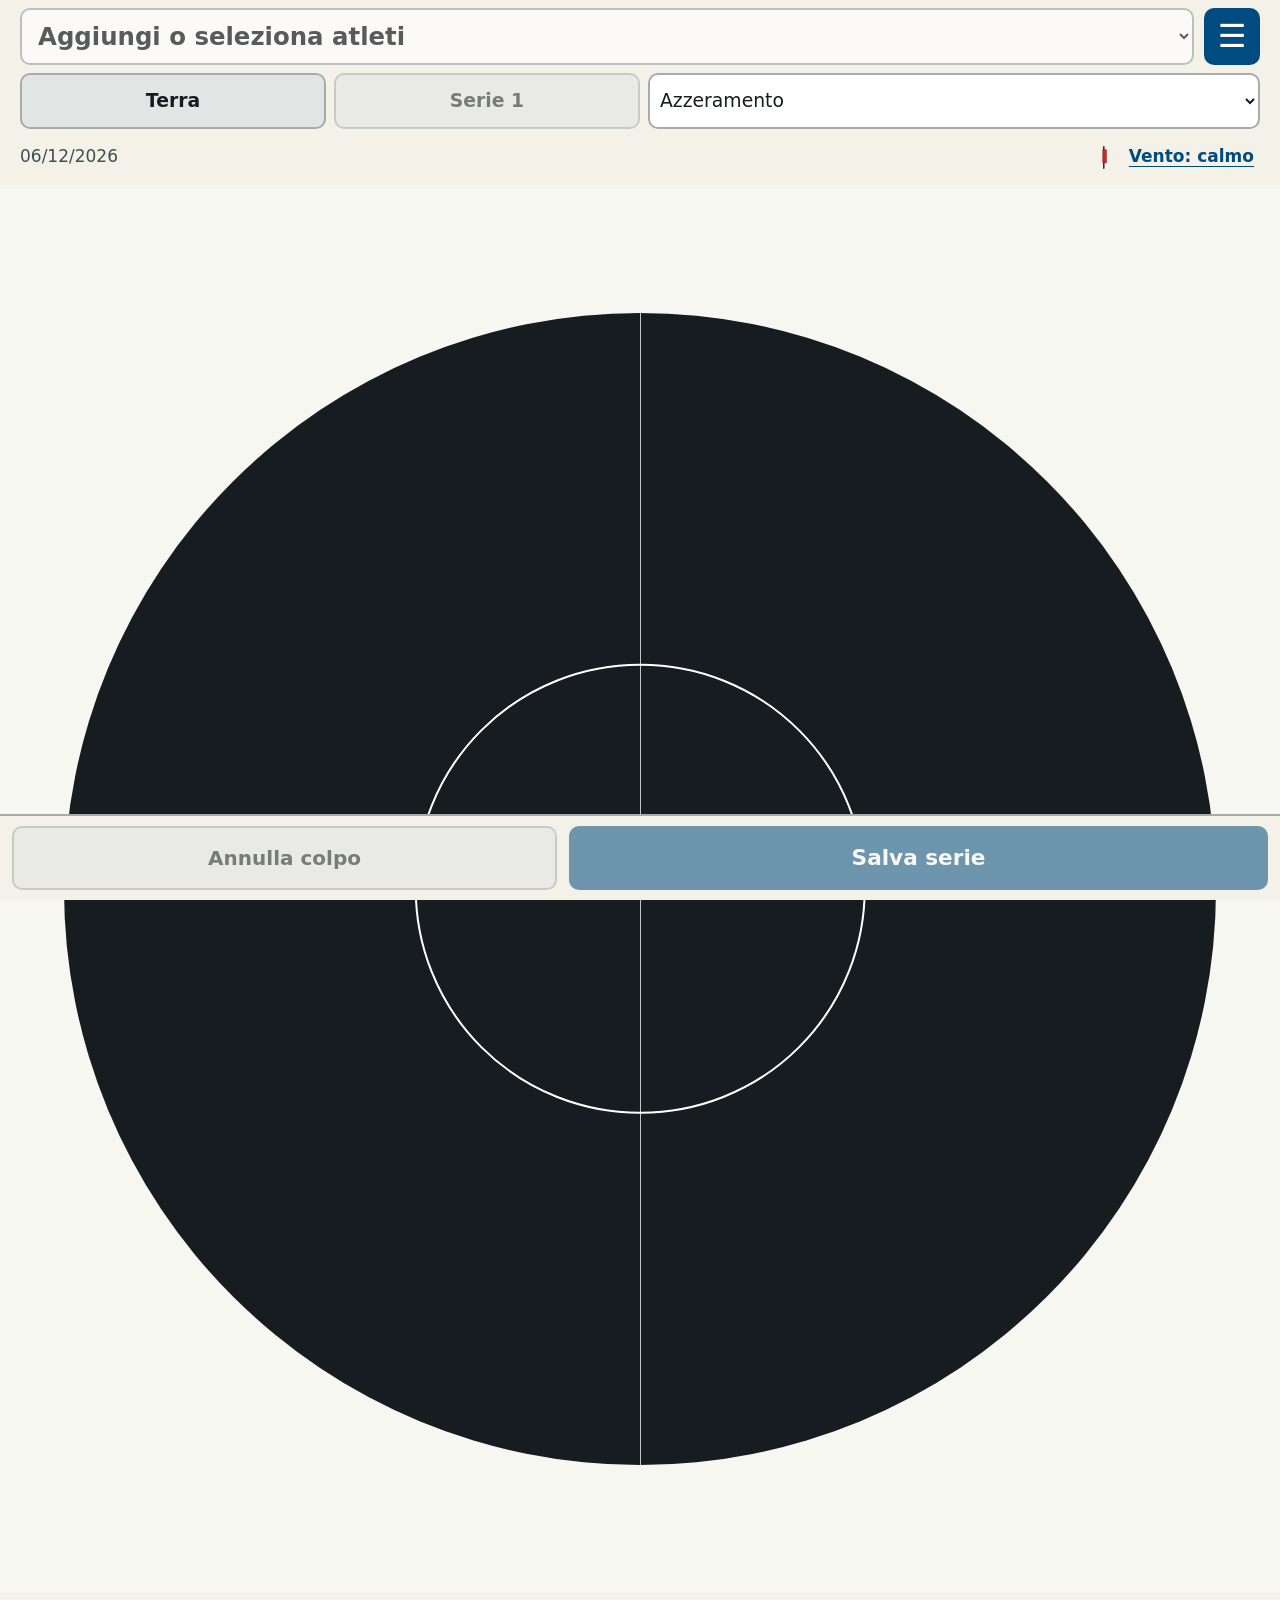
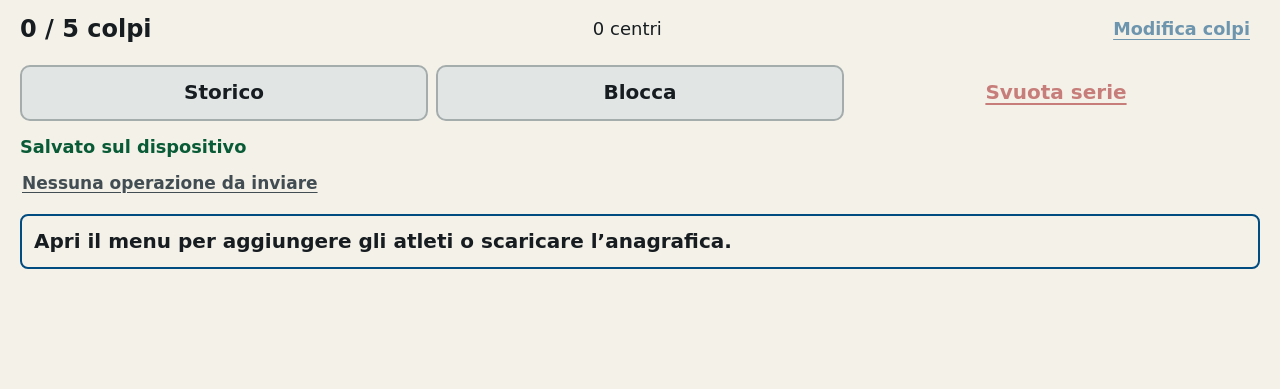
==== index.html @ 4565441f "Aggiorna automaticamente l’app all’apertura Controlla e attiva gli aggiornamenti pronti prima dell’u" ====
<!DOCTYPE html>
<html lang="it">
 <head>
  <meta charset="utf-8"/>
  <meta content="width=device-width,initial-scale=1,viewport-fit=cover" name="viewport"/>
  <meta content="#f4f1e8" name="theme-color"/>
  <meta content="yes" name="apple-mobile-web-app-capable"/>
  <meta content="default" name="apple-mobile-web-app-status-bar-style"/>
  <meta content="default-src 'self'; script-src 'self'; style-src 'self'; img-src 'self' data: blob:; connect-src 'self' https://script.google.com https://*.googleusercontent.com; object-src 'none'; base-uri 'self'; form-action 'none'" http-equiv="Content-Security-Policy"/>
  <title>
   Biathlon Tracker
  </title>
  <link href="manifest.webmanifest" rel="manifest"/>
  <link href="icons/target.svg" rel="icon" type="image/svg+xml"/>
  <link href="icons/icon-192.png" rel="apple-touch-icon"/>
  <link href="styles/app.css" rel="stylesheet"/>
  <script defer="" src="src/domain.js">
  </script>
  <script defer="" src="src/storage.js">
  </script>
  <script defer="" src="src/sync.js">
  </script>
  <script defer="" src="src/updates.js">
  </script>
  <script defer="" src="src/app.js">
  </script>
 </head>
 <body>
  <main aria-busy="true" id="app" inert="">
   <header class="field-header">
    <div class="athlete-row">
     <label class="sr-only" for="athlete-select">
      Atleta attuale
     </label>
     <select aria-label="Atleta attuale" id="athlete-select">
      <option>
       Nessun atleta
      </option>
     </select>
     <button aria-label="Apri menu" class="icon-button" id="menu-open">
      ☰
     </button>
    </div>
    <div class="context-row">
     <button class="secondary" id="position-button">
      Terra
     </button>
     <button class="secondary" id="series-button">
      Serie 1
     </button>
     <label class="sr-only" for="mode-select">
      Tipo di allenamento
     </label>
     <select aria-label="Tipo di allenamento" id="mode-select">
      <option>
       Azzeramento
      </option>
      <option>
       Gara
      </option>
      <option>
       L2
      </option>
      <option>
       L3
      </option>
      <option>
       L4
      </option>
      <option>
       Solo Sparo
      </option>
      <option>
       Altro
      </option>
     </select>
    </div>
    <div class="target-context">
     <span id="session-label">
      Sessione
     </span>
     <button class="text-button" id="wind-open">
      Vento: calmo
     </button>
    </div>
   </header>
   <section aria-label="Registrazione dei colpi" class="target-section">
    <div aria-label="Bersaglio. Tocca per inserire un colpo." class="target-box" id="target-box" role="group">
     <div aria-hidden="true" class="target-center">
      <div class="cross horizontal">
      </div>
      <div class="cross vertical">
      </div>
      <div class="prone-ring">
      </div>
      <div class="center-dot">
      </div>
     </div>
     <div id="shots-layer">
     </div>
     <div aria-hidden="true" class="aim-preview" hidden="" id="aim-preview">
     </div>
     <div class="touch-cover" hidden="" id="touch-cover">
      <strong>
       Comandi bloccati
      </strong>
      <span>
       Usa “Sblocca” sotto il bersaglio.
      </span>
     </div>
    </div>
   </section>
   <section aria-label="Comandi della serie" class="field-controls">
    <div class="shot-summary">
     <strong id="shot-count">
      0 / 5 colpi
     </strong>
     <span id="hit-count">
      0 centri
     </span>
     <button aria-pressed="false" class="text-button" id="edit-button">
      Modifica colpi
     </button>
    </div>
    <div aria-label="Seleziona un colpo da modificare" class="shot-picker" hidden="" id="shot-picker">
    </div>
    <p class="helper" hidden="" id="edit-help">
     Seleziona il numero del colpo, poi tocca il punto corretto sul bersaglio. Puoi anche trascinarlo.
    </p>
    <div class="review-info" hidden="" id="review-info">
    </div>
    <label class="helper" for="review-slider" hidden="" id="review-slider-label">
     Mostra i colpi in ordine
    </label>
    <input hidden="" id="review-slider" max="0" min="0" type="range" value="0"/>
    <div class="primary-actions" id="entry-actions">
     <button class="secondary" id="undo-button">
      Annulla colpo
     </button>
     <button class="primary" id="save-button">
      Salva serie
     </button>
    </div>
    <div class="secondary-actions">
     <button class="secondary" id="history-open">
      Storico
     </button>
     <button aria-pressed="false" class="secondary" id="lock-button">
      Blocca
     </button>
     <button class="text-button danger-text" id="clear-button">
      Svuota serie
     </button>
    </div>
    <div class="primary-actions" hidden="" id="review-actions">
     <button class="primary" id="review-exit">
      Torna all’allenamento
     </button>
    </div>
    <p aria-live="polite" class="storage-status" id="storage-status" role="status">
     Apertura archivio locale…
    </p>
    <button aria-label="Apri stato di sincronizzazione" class="sync-status" id="sync-status">
     Verifica connessione…
    </button>
    <p aria-live="polite" class="notice" hidden="" id="notice" role="status">
    </p>
   </section>
  </main>
  <section aria-live="polite" class="startup" id="startup">
   <h1>
    Biathlon Tracker
   </h1>
   <p id="startup-message">
    Apertura dei dati sul dispositivo…
   </p>
   <button hidden="" id="recovery-export">
    Esporta dati per recupero
   </button>
   <button hidden="" id="reload-button">
    Riprova
   </button>
  </section>
  <dialog aria-labelledby="menu-title" id="menu-dialog">
   <div class="dialog-heading">
    <h2 id="menu-title">
     Menu
    </h2>
    <button aria-label="Chiudi menu" class="icon-button secondary" data-close="">
     ×
    </button>
   </div>
   <div class="dialog-content menu-grid">
    <button data-open="session-dialog">
     Nuova sessione
    </button>
    <button data-open="settings-dialog">
     Impostazioni e atleti
    </button>
    <button id="admin-open">
     Gestisci allenatori
    </button>
    <button id="sync-now">
     Sincronizza adesso
    </button>
    <button data-open="summary-dialog">
     Riepilogo sul dispositivo
    </button>
    <button id="dashboard-open">
     Statistiche online
    </button>
    <button aria-pressed="false" id="wake-button">
     Mantieni schermo acceso
    </button>
    <button hidden="" id="update-button">
     Aggiornamento disponibile
    </button>
    <p class="helper" id="menu-sync-info">
    </p>
    <p class="helper" id="offline-ready">
     Preparazione dell’uso senza connessione…
    </p>
   </div>
  </dialog>
  <dialog aria-labelledby="settings-title" id="settings-dialog">
   <div class="dialog-heading">
    <h2 id="settings-title">
     Impostazioni
    </h2>
    <button aria-label="Chiudi impostazioni" class="icon-button secondary" data-close="">
     ×
    </button>
   </div>
   <div class="dialog-content">
    <section class="coach-identity" aria-labelledby="access-status">
     <h3 id="access-status">Nessun allenatore</h3>
     <p id="access-help" class="helper"></p>
    </section>
    <h3>Atleti</h3>
    <p class="helper">Elenco salvato su questo dispositivo, disponibile anche offline.</p>
    <form class="add-athlete" id="athlete-form">
     <label class="sr-only" for="new-athlete">Nome del nuovo atleta</label>
     <input id="new-athlete" maxlength="120" placeholder="Nome e cognome" required="" type="text"/>
     <button type="submit">Aggiungi</button>
    </form>
    <ul class="record-list" id="roster-list"></ul>
    <button class="secondary" id="roster-download">Scarica atleti da Google</button>
    <hr/>
    <h3>Preferenze</h3>
    <form id="settings-form">
     <div class="form-grid">
      <div>
       <label for="shot-limit">
        Limite colpi: da 1 a 50
       </label>
       <input id="shot-limit" inputmode="numeric" max="50" min="1" required="" step="1" type="number" value="5"/>
      </div>
      <div>
       <label for="theme-select">
        Aspetto
       </label>
       <select id="theme-select">
        <option value="day">
         Chiaro da esterno
        </option>
        <option value="night">
         Scuro
        </option>
       </select>
      </div>
     </div>
     <label for="shot-color-select">
      Marcatori dei colpi
     </label>
     <select id="shot-color-select">
      <option value="color">
       Colori con simboli
      </option>
      <option value="white">
       Bianco e nero ad alto contrasto
      </option>
     </select>
     <label for="looker-url">Indirizzo statistiche Looker Studio</label>
     <input id="looker-url" inputmode="url" type="url"/>
     <button type="submit">
      Salva impostazioni
     </button>
    </form>
    <details class="manual-access" id="access-settings">
     <summary>Accesso e sincronizzazione</summary>
     <form id="access-form">
      <label for="access-link">Collegamento personale ricevuto</label>
      <input id="access-link" type="text" autocomplete="off" autocapitalize="off" spellcheck="false" placeholder="Incolla qui il collegamento" required=""/>
      <button type="submit">Configura accesso</button>
     </form>
     <p class="helper">Il solo link pubblico dell’app non abilita letture o scritture su Google. Scaricare gli atleti richiede un accesso allenatore valido.</p>
     <h3>Configurazione manuale</h3>
     <p class="helper">Usa il servizio Google che termina con /exec, insieme alla tua firma e alla chiave personale.</p>
     <label for="coach-name">Firma allenatore</label>
     <input form="settings-form" autocomplete="name" id="coach-name" maxlength="120" type="text"/>
     <label for="cloud-url">Indirizzo del servizio di sincronizzazione (/exec)</label>
     <input form="settings-form" id="cloud-url" inputmode="url" placeholder="https://script.google.com/macros/s/…/exec" type="url"/>
     <label for="api-token">Chiave personale allenatore</label>
     <input form="settings-form" autocomplete="off" id="api-token" type="password"/>
     <button form="settings-form" type="submit" class="secondary">Salva accesso manuale</button>
     <button type="button" class="secondary" id="connection-check">Verifica accesso e destinazione Google</button>
     <p class="helper" id="connection-result" role="status" aria-live="polite"></p>
    </details>
    <hr/>
    <h3>
     Backup e recupero
    </h3>
    <p class="helper">
     Il backup conserva sessioni, serie, bozze e operazioni da inviare. La chiave di accesso va reinserita dopo il ripristino.
    </p>
    <button class="secondary" id="backup-export">
     Esporta backup
    </button>
    <label class="file-button secondary" for="backup-file">
     Ripristina un backup
    </label>
    <input accept="application/json,.json" class="sr-only" id="backup-file" type="file"/>
    <button class="danger" id="factory-reset">
     Reset totale del dispositivo
    </button>
   </div>
  </dialog>
  <dialog aria-labelledby="session-title" id="session-dialog">
   <div class="dialog-heading">
    <h2 id="session-title">
     Nuova sessione
    </h2>
    <button aria-label="Chiudi nuova sessione" class="icon-button secondary" data-close="">
     ×
    </button>
   </div>
   <div class="dialog-content">
    <p>
     Seleziona gli atleti presenti. Storico, bozze precedenti e dati da inviare saranno conservati.
    </p>
    <div class="checklist" id="session-checklist">
    </div>
    <button id="session-start">
     Avvia sessione
    </button>
   </div>
  </dialog>
  <dialog aria-labelledby="wind-title" id="wind-dialog">
   <div class="dialog-heading">
    <h2 id="wind-title">
     Condizioni del vento
    </h2>
    <button aria-label="Annulla modifica del vento" class="icon-button secondary" data-close="">
     ×
    </button>
   </div>
   <div class="dialog-content">
    <p class="helper">
     Scegli la bandierina più simile a quella che osservi al poligono.
    </p>
    <div class="wind-panel">
     <section aria-labelledby="wind-strength-title">
      <h3 id="wind-strength-title">Intensità</h3>
      <div class="wind-levels" id="wind-levels"></div>
     </section>
     <section aria-labelledby="wind-direction-title">
      <h3 id="wind-direction-title">Direzione</h3>
      <p class="helper">↑ Verso i bersagli<br>↓ Verso la piazzola</p>
      <div class="compass" id="wind-directions"></div>
     </section>
    </div>
    <p class="helper">
     0 = bandierina pendente · 5 = bandierina distesa.
    </p>
    <button id="wind-save">
     Conferma vento
    </button>
   </div>
  </dialog>
  <dialog aria-labelledby="series-title" id="series-dialog">
   <div class="dialog-heading">
    <h2 id="series-title">
     Numero della serie
    </h2>
    <button aria-label="Chiudi numero serie" class="icon-button secondary" data-close="">
     ×
    </button>
   </div>
   <div class="dialog-content">
    <form id="series-form">
     <label for="series-number">
      Numero
     </label>
     <input id="series-number" inputmode="numeric" max="9999" min="1" required="" step="1" type="number"/>
     <p class="helper">
      Per correggere una serie già salvata, aprila dallo storico e scegli “Modifica”. L’originale resta conservato fino al nuovo salvataggio.
     </p>
     <button type="submit">
      Conferma numero
     </button>
    </form>
   </div>
  </dialog>
  <dialog aria-labelledby="history-title" id="history-dialog">
   <div class="dialog-heading">
    <h2 id="history-title">
     Storico
    </h2>
    <button aria-label="Chiudi storico" class="icon-button secondary" data-close="">
     ×
    </button>
   </div>
   <div class="dialog-content">
    <label for="history-session">
     Sessione
    </label>
    <select id="history-session">
    </select>
    <label for="history-athlete">
     Atleta
    </label>
    <select id="history-athlete">
    </select>
    <ul class="record-list" id="history-list">
    </ul>
    <h3>
     Bozze conservate
    </h3>
    <ul class="record-list" id="draft-list">
    </ul>
   </div>
  </dialog>
  <dialog aria-labelledby="summary-title" id="summary-dialog">
   <div class="dialog-heading">
    <h2 id="summary-title">
     Riepilogo locale
    </h2>
    <button aria-label="Chiudi riepilogo" class="icon-button secondary" data-close="">
     ×
    </button>
   </div>
   <div class="dialog-content">
    <p class="helper">
     Dati presenti su questo dispositivo, disponibili anche senza rete.
    </p>
    <div id="summary-list">
    </div>
   </div>
  </dialog>
  <dialog aria-labelledby="access-title" id="access-dialog">
   <div class="dialog-heading">
    <h2 id="access-title">Attiva accesso</h2>
    <button aria-label="Chiudi attivazione" class="icon-button secondary" data-close="">×</button>
   </div>
   <div class="dialog-content">
    <p id="access-description"></p>
    <p class="helper" id="access-pending"></p>
    <p id="access-error" class="notice error" role="alert" hidden=""></p>
    <button id="access-activate">Attiva su questo dispositivo</button>
   </div>
  </dialog>
  <dialog aria-labelledby="admin-title" id="admin-dialog">
   <div class="dialog-heading">
    <h2 id="admin-title">Gestione allenatori</h2>
    <button aria-label="Chiudi gestione allenatori" class="icon-button secondary" data-close="">×</button>
   </div>
   <div class="dialog-content">
    <p id="admin-status" role="status" aria-live="polite"></p>
    <section id="admin-login">
     <p>Apri il collegamento amministratore sul tuo dispositivo, oppure incollalo qui.</p>
     <form id="admin-login-form">
      <label for="admin-link">Collegamento amministratore</label>
      <input id="admin-link" type="text" autocomplete="off" autocapitalize="off" spellcheck="false" required=""/>
      <button type="submit">Abilita gestione</button>
     </form>
    </section>
    <section id="admin-panel" hidden="">
     <form id="admin-create-form">
      <label for="admin-coach-name">Nuovo allenatore: nome e cognome</label>
      <input id="admin-coach-name" maxlength="120" autocomplete="off" required=""/>
      <button id="admin-create" type="submit">Aggiungi allenatore</button>
     </form>
     <div class="admin-toolbar">
      <button class="secondary" id="admin-refresh">Aggiorna elenco</button>
      <button class="text-button" id="admin-logout">Disattiva gestione su questo dispositivo</button>
     </div>
     <ul class="coach-list" id="admin-coaches"></ul>
    </section>
   </div>
  </dialog>
  <dialog aria-labelledby="share-title" id="share-dialog">
   <div class="dialog-heading">
    <h2 id="share-title">Condividi accesso</h2>
    <button aria-label="Chiudi condivisione" class="icon-button secondary" data-close="">×</button>
   </div>
   <div class="dialog-content">
    <p id="share-description"></p>
    <label for="share-link">Collegamento personale</label>
    <input id="share-link" type="text" readonly="" autocomplete="off"/>
    <p class="helper">Chi riceve questo collegamento può usare l’accesso dell’allenatore indicato.</p>
    <div class="admin-toolbar">
     <button id="share-copy">Copia collegamento</button>
     <button class="secondary" id="share-native">Condividi…</button>
    </div>
    <button class="text-button" id="share-back">Torna agli allenatori</button>
   </div>
  </dialog>
  <dialog aria-labelledby="confirm-title" id="confirm-dialog">
   <div class="dialog-heading">
    <h2 id="confirm-title">
     Conferma
    </h2>
   </div>
   <div class="dialog-content">
    <p id="confirm-message">
    </p>
    <form class="primary-actions" method="dialog">
     <button autofocus="" class="secondary" value="cancel">
      Annulla
     </button>
     <button class="danger" id="confirm-accept" value="accept">
      Conferma
     </button>
    </form>
   </div>
  </dialog>
  <noscript>
   Per registrare i colpi è necessario attivare JavaScript nel browser.
  </noscript>
 </body>
</html>
---- styles/app.css ----
:root{
  color-scheme:light;
  --bg:#f4f1e8;
  --surface:#fff;
  --text:#161c20;
  --muted:#424d53;
  --line:#a5acac;
  --accent:#004b80;
  --on-accent:#fff;
  --secondary:#e1e6e5;
  --danger:#a32020;
  --success:#085b36;
  --focus:#e78200;
  font-family:system-ui,-apple-system,BlinkMacSystemFont,"Segoe UI",sans-serif;
  font-size:18px;
  line-height:1.35;
  background:var(--bg);
  color:var(--text)
}
*{
  box-sizing:border-box
}
body{
  margin:0;
  min-height:100vh;
  min-height:100dvh
}
body[data-theme=night]{
  color-scheme:dark;
  --bg:#111820;
  --surface:#1c2732;
  --text:#fff;
  --muted:#d2dce1;
  --line:#81919a;
  --accent:#a9d8ff;
  --on-accent:#08283e;
  --secondary:#334452;
  --danger:#ffb1a8;
  --success:#a3e9bd;
  --focus:#ffbf55
}
button,input,select{
  font:inherit
}
button,.file-button{
  min-height:56px;
  padding:12px 14px;
  border:2px solid transparent;
  border-radius:10px;
  font-weight:700;
  line-height:1.15;
  touch-action:manipulation;
  cursor:pointer;
  background:var(--accent);
  color:var(--on-accent)
}
button:disabled{
  opacity:.55;
  cursor:default
}
button:focus-visible,input:focus-visible,select:focus-visible,.file-button:focus-within{
  outline:4px solid var(--focus);
  outline-offset:2px
}
button:active:not(:disabled){
  filter:brightness(.88)
}
input:not([type=checkbox]):not([type=range]),select{
  width:100%;
  min-width:0;
  min-height:56px;
  padding:10px 12px;
  border:2px solid var(--line);
  border-radius:10px;
  background:var(--surface);
  color:var(--text)
}
input[type=checkbox]{
  width:30px;
  height:30px;
  margin:0;
  accent-color:var(--accent);
  flex-shrink:0
}
input[type=range]{
  width:100%;
  min-height:56px;
  accent-color:var(--accent)
}
label{
  display:block;
  font-weight:650;
  margin:12px 0 6px
}
h1,h2,h3,p{
  overflow-wrap:anywhere
}
h2{
  font-size:1.3rem;
  margin:0
}
h3{
  font-size:1.1rem;
  margin:18px 0 8px
}
hr{
  border:0;
  border-top:1px solid var(--line);
  margin:24px 0
}
form>button{
  width:100%;
  margin-top:14px
}
.coach-list>li{
  padding:14px;
  border:2px solid var(--line);
  border-radius:12px;
  background:var(--surface)
}
.coach-identity h3{margin:0}
.coach-identity p{margin:6px 0 12px}
.manual-access>button{width:100%;margin-top:12px}
.manual-access{margin:20px 0}
.manual-access summary{cursor:pointer;padding:16px 0;font-weight:700;min-height:56px}
.manual-access summary:focus-visible{outline:4px solid var(--focus)}
.admin-toolbar,.coach-actions{display:flex;flex-wrap:wrap;gap:10px;margin-top:14px}
.admin-toolbar>*{flex:1 1 180px}
.coach-list{list-style:none;padding:0;display:grid;gap:14px}
.coach-list h3{margin:0 0 6px}
.coach-list p{margin:6px 0}
.coach-status{font-weight:700;color:var(--success)}
.coach-status.revoked{color:var(--danger)}
.coach-actions>*{flex:1 1 140px}
.coach-key{overflow-wrap:anywhere;user-select:all}
[hidden]{
  display:none!important
}.secondary{
  background:var(--secondary);
  color:var(--text);
  border-color:var(--line)
}.danger{
  background:var(--danger);
  color:var(--bg)
}.danger-text{
  color:var(--danger)
}.text-button{
  background:transparent;
  color:var(--accent);
  text-decoration:underline;
  text-underline-offset:4px
}.icon-button{
  width:56px;
  min-width:56px;
  font-size:1.6rem;
  padding:8px
}.sr-only{
  position:absolute;
  width:1px;
  height:1px;
  padding:0;
  margin:-1px;
  overflow:hidden;
  clip:rect(0,0,0,0);
  white-space:nowrap;
  border:0
} .field-header{
  padding:calc(8px + env(safe-area-inset-top)) max(12px,env(safe-area-inset-right)) 0 max(12px,env(safe-area-inset-left))
}.athlete-row{
  display:flex;
  gap:10px
}.athlete-row select{
  font-size:1.22rem;
  font-weight:800;
  flex:1
}.context-row{
  display:grid;
  grid-template-columns:minmax(0,1fr) minmax(0,1fr) minmax(0,1.35fr);
  gap:8px;
  margin-top:8px
}.context-row button,.context-row select{
  font-size:.94rem;
  padding:10px 6px
}.target-context{
  display:flex;
  justify-content:space-between;
  align-items:center;
  gap:8px;
  font-size:.85rem;
  color:var(--muted)
}.target-context .text-button{
  min-height:44px;
  padding:6px 4px
}.target-section{
  width:100%;
  margin:0;
  padding:0
}.target-box{
  position:relative;
  width:100%;
  max-width:none;
  aspect-ratio:10 / 11;
  background:#f7f7f2;
  overflow:hidden;
  touch-action:pan-y;
  user-select:none;
  -webkit-user-select:none;
  -webkit-touch-callout:none;
  -webkit-tap-highlight-color:transparent
}.target-box.editing{
  touch-action:none
}.target-center{
  position:absolute;
  left:50%;
  top:50%;
  width:90%;
  aspect-ratio:1;
  background:#171c21;
  border-radius:50%;
  transform:translate(-50%,-50%);
  pointer-events:none
}.cross{
  position:absolute;
  background:#bec4c5
}.horizontal{
  left:0;
  top:50%;
  width:100%;
  height:1px
}.vertical{
  left:50%;
  top:0;
  width:1px;
  height:100%
}.prone-ring{
  position:absolute;
  left:50%;
  top:50%;
  width:39.111111%;
  aspect-ratio:1;
  border:2px solid #fff;
  border-radius:50%;
  transform:translate(-50%,-50%)
}.center-dot{
  position:absolute;
  left:50%;
  top:50%;
  width:5px;
  height:5px;
  border-radius:50%;
  background:white;
  transform:translate(-50%,-50%)
}
#shots-layer{
  position:absolute;
  inset:0;
  pointer-events:none
}.shot{
  position:absolute;
  transform:translate(-50%,-50%);
  width:30px;
  height:30px;
  display:flex;
  align-items:center;
  justify-content:center;
  font-size:14px;
  line-height:1;
  font-weight:900;
  border:2px solid white;
  border-radius:50%;
  box-shadow:0 0 0 1px #111;
  color:#fff;
  background:#00643b;
  pointer-events:none
}.shot.miss{
  background:#a31919;
  border-radius:5px
}.shot.selected{
  outline:4px solid #ffbf00;
  outline-offset:3px;
  z-index:4
}.mono .shot{
  background:#111;
  color:white;
  border-color:white
}.mono .shot.on-dark{
  background:white;
  color:#111;
  border-color:#111
}.aim-preview{
  position:absolute;
  z-index:5;
  pointer-events:none;
  transform:translate(-50%,-135%);
  width:78px;
  height:78px;
  background:var(--surface);
  border:3px solid var(--accent);
  border-radius:50%;
  color:var(--text);
  font-size:13px;
  display:flex;
  align-items:center;
  justify-content:center;
  box-shadow:0 2px 8px #0006
}.aim-preview::after{
  content:'+';
  position:absolute;
  font-size:40px;
  line-height:1;
  bottom:3px
}.touch-cover{
  position:absolute;
  inset:0;
  z-index:8;
  background:#ffffffd9;
  color:#111;
  display:flex;
  flex-direction:column;
  align-items:center;
  justify-content:center;
  text-align:center;
  padding:24px;
  gap:12px;
  touch-action:pan-y
} .field-controls{
  padding:8px max(12px,env(safe-area-inset-right)) calc(12px + env(safe-area-inset-bottom)) max(12px,env(safe-area-inset-left))
}.shot-summary{
  display:flex;
  align-items:center;
  justify-content:space-between;
  gap:6px;
  flex-wrap:wrap
}.shot-summary>strong{
  font-size:1.05rem
}.shot-summary>span{
  font-size:.9rem
}.shot-summary .text-button{
  font-size:.88rem;
  padding:8px
}.shot-picker{
  display:flex;
  gap:8px;
  overflow-x:auto;
  padding:8px 3px 12px
}.shot-picker button{
  min-width:56px;
  flex:0 0 auto
}.shot-picker button[aria-pressed=true]{
  outline:3px solid var(--focus);
  outline-offset:1px
}.primary-actions{
  display:flex;
  gap:12px;
  margin-top:8px
}.primary-actions button{
  flex:1;
  min-width:0
}.primary-actions .primary{
  flex:1.3;
  font-size:1.08rem;
  min-height:64px
}.secondary-actions{
  display:flex;
  gap:8px;
  align-items:center;
  margin-top:8px
}.secondary-actions button{
  flex:1;
  min-width:0;
  font-size:.86rem;
  padding:8px
}.storage-status{
  font-weight:700;
  color:var(--success);
  margin:14px 0 3px;
  font-size:.89rem
}.storage-status.error{
  color:var(--danger)
}.sync-status{
  display:block;
  text-align:left;
  background:transparent;
  color:var(--muted);
  padding:8px 0;
  font-size:.85rem;
  min-height:44px;
  text-decoration:underline;
  text-underline-offset:3px
}.notice{
  padding:12px;
  border:2px solid var(--accent);
  border-radius:8px;
  font-weight:650;
  margin:8px 0
}.notice.error{
  border-color:var(--danger);
  color:var(--danger)
}.helper{
  font-size:.88rem;
  color:var(--muted);
  line-height:1.5
}.review-info{
  border:2px solid var(--accent);
  border-radius:8px;
  padding:12px;
  font-weight:700
}.startup{
  padding:24px;
  max-width:600px;
  margin:auto
}.startup button{
  margin:8px 0;
  width:100%
}
dialog{
  width:min(calc(100% - 16px),640px);
  max-height:calc(100vh - 16px);
  max-height:calc(100dvh - 16px);
  padding:0;
  border:2px solid var(--line);
  border-radius:14px;
  background:var(--surface);
  color:var(--text);
  overflow:auto;
  overscroll-behavior:contain
}
dialog::backdrop{
  background:#071524b8
}.dialog-heading{
  position:sticky;
  top:0;
  z-index:2;
  display:flex;
  align-items:center;
  justify-content:space-between;
  gap:12px;
  padding:12px 16px;
  border-bottom:1px solid var(--line);
  background:var(--surface)
}.dialog-heading h2{
  flex:1
}.dialog-content{
  padding:4px 16px 20px
}.dialog-content>button{
  display:block;
  width:100%;
  margin-top:10px
}.menu-grid{
  display:grid;
  gap:10px;
  padding-top:16px
}.menu-grid>button{
  margin:0;
  text-align:left
}.form-grid{
  display:grid;
  grid-template-columns:1fr 1fr;
  gap:12px
}.add-athlete{
  display:flex;
  gap:10px
}.add-athlete input{
  flex:1
}.add-athlete button{
  width:auto;
  margin:0
}.record-list{
  list-style:none;
  padding:0;
  margin:12px 0
}.record-list li{
  padding:12px 0;
  border-bottom:1px solid var(--line);
  display:flex;
  align-items:center;
  justify-content:space-between;
  gap:12px;
  flex-wrap:wrap
}.record-list .record-info{
  flex:1;
  min-width:130px
}.record-info strong,.record-info small{
  display:block
}.record-info small{
  color:var(--muted);
  font-size:.85rem;
  margin-top:3px
}.record-buttons{
  display:flex;
  gap:8px;
  flex-wrap:wrap
}.record-buttons button{
  font-size:.88rem;
  padding:10px
}.checklist label{
  display:flex;
  align-items:center;
  gap:14px;
  min-height:64px;
  border-bottom:1px solid var(--line);
  padding:10px 4px;
  margin:0
}.compass{
  display:grid;
  grid-template-columns:repeat(3,minmax(56px,1fr));
  gap:12px;
  max-width:350px;
  margin:16px auto
}.compass button{
  font-size:1.5rem;
  min-height:64px
}.compass button[aria-pressed=true],.wind-levels button[aria-pressed=true]{
  outline:4px solid var(--focus);
  outline-offset:1px
}.wind-levels{
  display:grid;
  grid-template-columns:1fr;
  gap:8px
}
.wind-panel{
  display:grid;
  grid-template-columns:112px minmax(0,1fr);
  gap:12px;
  align-items:start
}
.wind-panel h3{margin-top:8px}
.wind-panel .compass{
  grid-template-columns:repeat(3,minmax(0,1fr));
  gap:8px;
  width:100%;
  margin-top:12px
}
.wind-panel .compass button{
  min-width:0;
  min-height:56px;
  padding:6px
}
.wind-level-button{
  display:flex;
  align-items:center;
  justify-content:space-between;
  min-height:64px;
  width:100%;
  padding:4px 8px;
  gap:2px;
  font-size:.85rem
}
.wind-level-button[aria-pressed=true]{
  border-color:var(--accent);
  background:var(--surface)
}
.wind-flag{
  display:block;
  width:60px;
  height:54px;
  flex-shrink:0
}
.wind-flag-pole{stroke:var(--text);stroke-width:3.5;stroke-linecap:round}
.wind-flag-cloth{fill:#cf2525;stroke:var(--text);stroke-width:.7}
#wind-open{display:inline-flex;align-items:center;gap:2px}
#wind-open .wind-flag{width:32px;height:36px}
@media(max-width:359px){
  .wind-panel{grid-template-columns:1fr}
  .wind-level-button{justify-content:flex-start;gap:16px}
}.file-button{
  display:block;
  text-align:center;
  margin:10px 0
}.summary-card{
  padding:14px;
  border:2px solid var(--line);
  border-radius:10px;
  margin:12px 0
}.summary-card strong{
  font-size:1.1rem
}.summary-card p{
  margin:6px 0
}
@media(min-width:700px){
  :root{
    font-size:20px
  }.context-row{
    grid-template-columns:1fr 1fr 2fr
  }.field-header,.field-controls{
    padding-left:max(20px,env(safe-area-inset-left));
    padding-right:max(20px,env(safe-area-inset-right))
  }.shot{
    width:38px;
    height:38px;
    font-size:17px
  }.primary-actions button{
    min-height:64px
  }.secondary-actions button{
    font-size:1rem
  }.shot-summary>strong{
    font-size:1.2rem
  }
}
@media(prefers-reduced-motion:no-preference){
  button{
    transition:background-color .12s
  }
  dialog[open]{
    animation:appear .12s ease-out
  }
  @keyframes appear{
    from{
      opacity:.3;
      transform:translateY(8px)
    }
    to{
      opacity:1;
      transform:translateY(0)
    }
  }
} .aim-preview{
  width:96px;
  height:96px;
  overflow:hidden;
  padding:0;
  background:#f7f7f2
}.aim-preview::after{
  content:none
}.aim-preview svg{
  display:block;
  width:100%;
  height:100%
}
/* Saving and undo stay reachable while a full-width target is scrolled. */
.field-controls{padding-bottom:calc(112px + env(safe-area-inset-bottom))}
#entry-actions,#review-actions{position:fixed;bottom:0;left:0;right:0;z-index:20;margin:0;padding:10px max(12px,env(safe-area-inset-right)) calc(10px + env(safe-area-inset-bottom)) max(12px,env(safe-area-inset-left));background:var(--bg);border-top:2px solid var(--line)}
.text-button.danger-text{color:var(--danger)}
.target-context .text-button{min-height:56px}
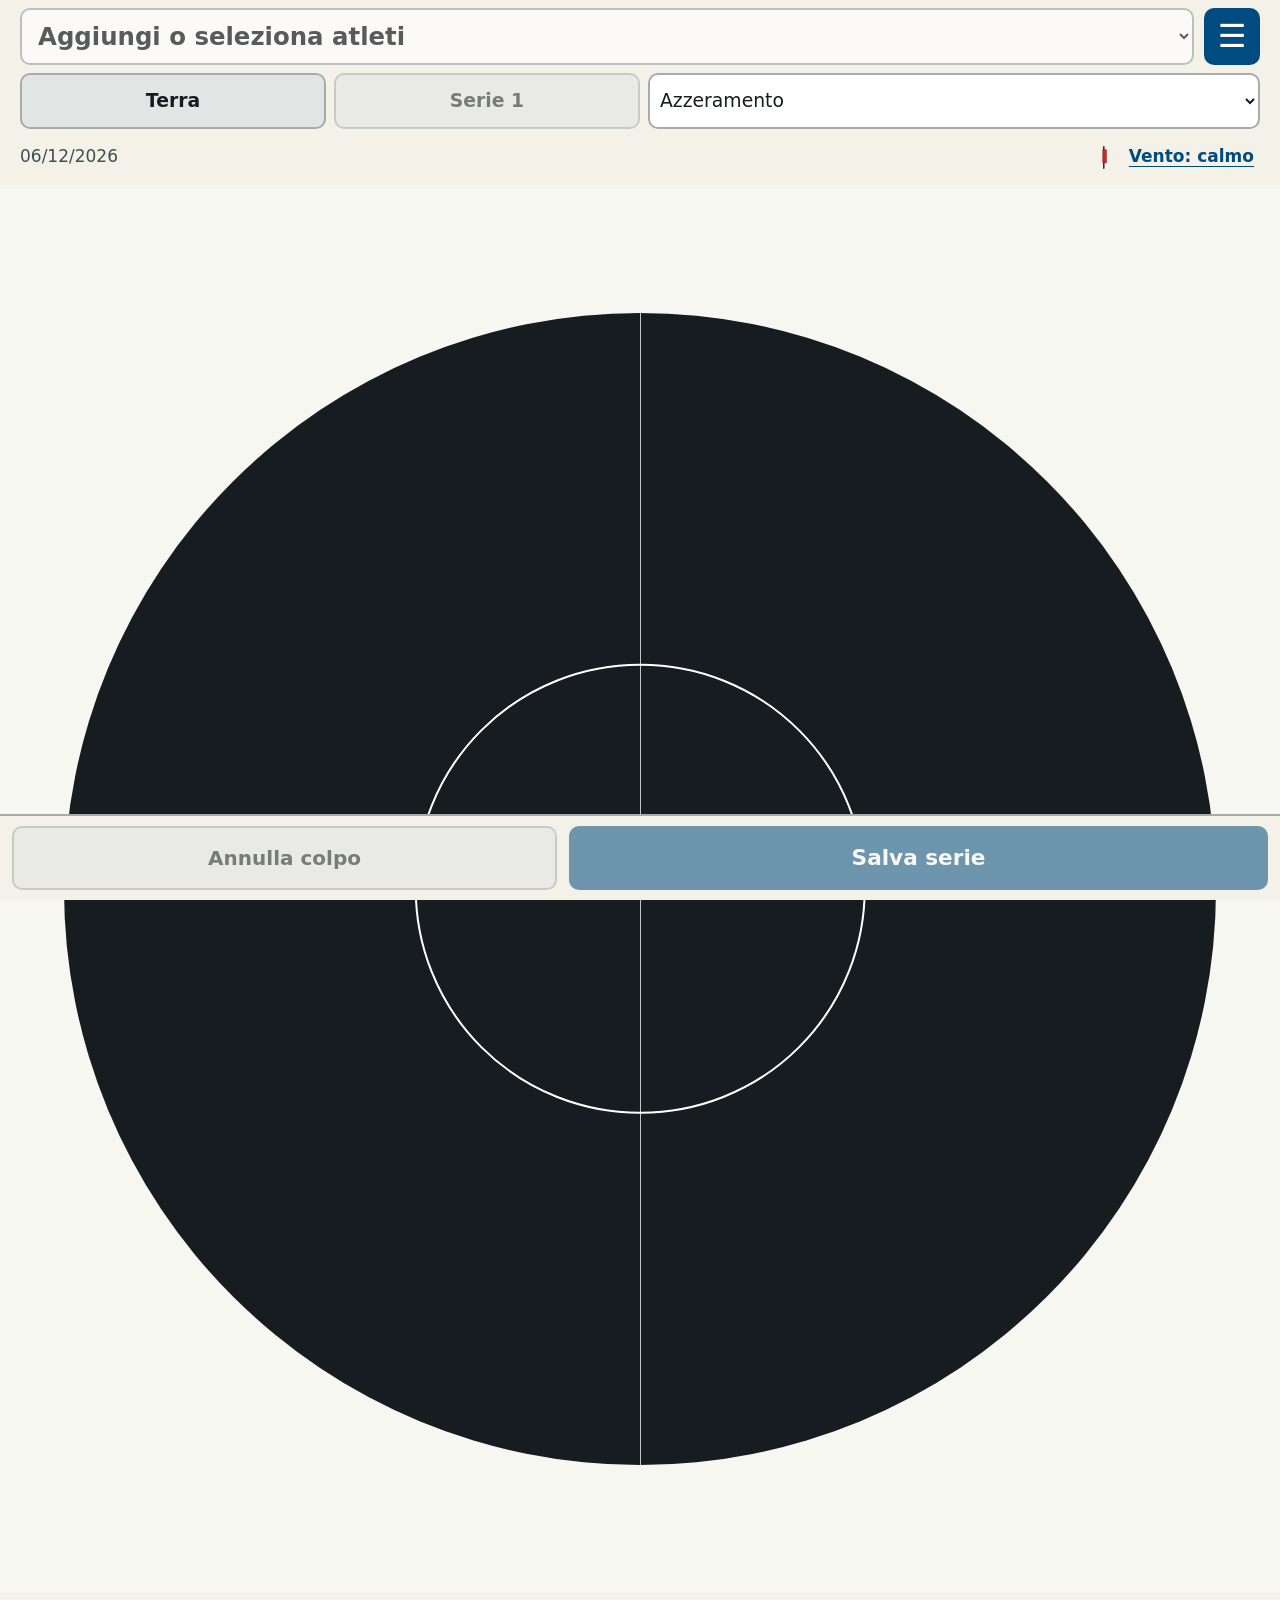
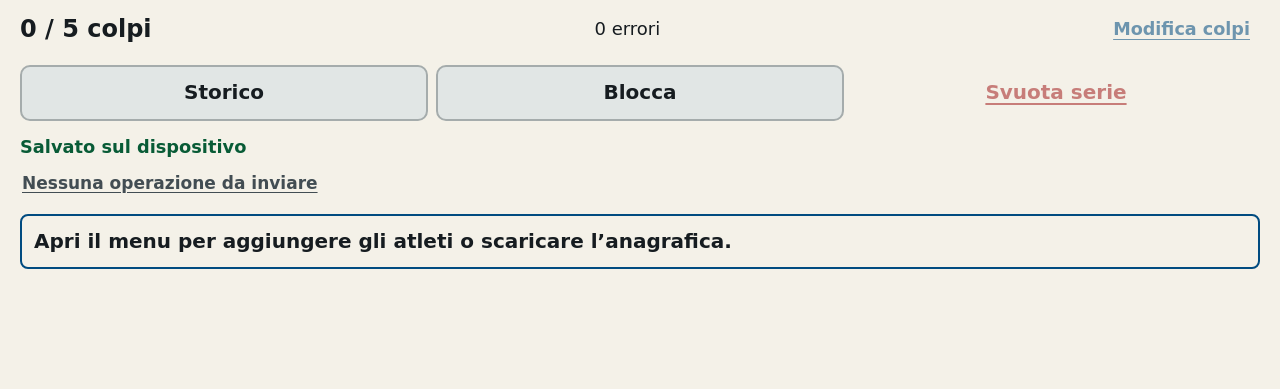
==== commit a753ee2b: "Count misses instead of hits Biathlon reports the number of misses: the field counter, history, summ" ====
--- a/index.html
+++ b/index.html
@@ -56,19 +56,22 @@
        Azzeramento
       </option>
       <option>
+       Tiro da fermo
+      </option>
+      <option>
+       i1-i2
+      </option>
+      <option>
+       i3
+      </option>
+      <option>
+       i4
+      </option>
+      <option>
+       i5
+      </option>
+      <option>
        Gara
-      </option>
-      <option>
-       L2
-      </option>
-      <option>
-       L3
-      </option>
-      <option>
-       L4
-      </option>
-      <option>
-       Solo Sparo
       </option>
       <option>
        Altro
@@ -116,7 +119,7 @@
       0 / 5 colpi
      </strong>
      <span id="hit-count">
-      0 centri
+      0 errori
      </span>
      <button aria-pressed="false" class="text-button" id="edit-button">
       Modifica colpi
@@ -206,9 +209,9 @@
     <button data-open="summary-dialog">
      Riepilogo sul dispositivo
     </button>
-    <button id="dashboard-open">
-     Statistiche online
-    </button>
+    <a class="button-link" href="stats.html">
+     Statistiche e bersagli
+    </a>
     <button aria-pressed="false" id="wake-button">
      Mantieni schermo acceso
     </button>
@@ -248,27 +251,10 @@
     <hr/>
     <h3>Preferenze</h3>
     <form id="settings-form">
-     <div class="form-grid">
-      <div>
-       <label for="shot-limit">
-        Limite colpi: da 1 a 50
-       </label>
-       <input id="shot-limit" inputmode="numeric" max="50" min="1" required="" step="1" type="number" value="5"/>
-      </div>
-      <div>
-       <label for="theme-select">
-        Aspetto
-       </label>
-       <select id="theme-select">
-        <option value="day">
-         Chiaro da esterno
-        </option>
-        <option value="night">
-         Scuro
-        </option>
-       </select>
-      </div>
-     </div>
+     <label for="shot-limit">
+      Limite colpi: da 1 a 50
+     </label>
+     <input id="shot-limit" inputmode="numeric" max="50" min="1" required="" step="1" type="number" value="5"/>
      <label for="shot-color-select">
       Marcatori dei colpi
      </label>
@@ -280,8 +266,6 @@
        Bianco e nero ad alto contrasto
       </option>
      </select>
-     <label for="looker-url">Indirizzo statistiche Looker Studio</label>
-     <input id="looker-url" inputmode="url" type="url"/>
      <button type="submit">
       Salva impostazioni
      </button>
@@ -467,9 +451,9 @@
    <div class="dialog-content">
     <p id="admin-status" role="status" aria-live="polite"></p>
     <section id="admin-login">
-     <p>Apri il collegamento amministratore sul tuo dispositivo, oppure incollalo qui.</p>
+     <p>La gestione è disponibile per gli allenatori amministratori. Se nessun amministratore è attivo, incolla qui il collegamento di recupero generato dal progetto Google.</p>
      <form id="admin-login-form">
-      <label for="admin-link">Collegamento amministratore</label>
+      <label for="admin-link">Collegamento di recupero</label>
       <input id="admin-link" type="text" autocomplete="off" autocapitalize="off" spellcheck="false" required=""/>
       <button type="submit">Abilita gestione</button>
      </form>
@@ -482,7 +466,7 @@
      </form>
      <div class="admin-toolbar">
       <button class="secondary" id="admin-refresh">Aggiorna elenco</button>
-      <button class="text-button" id="admin-logout">Disattiva gestione su questo dispositivo</button>
+      <button class="text-button" hidden="" id="admin-logout">Rimuovi il collegamento di recupero da questo dispositivo</button>
      </div>
      <ul class="coach-list" id="admin-coaches"></ul>
     </section>
@@ -515,7 +499,7 @@
     <p id="confirm-message">
     </p>
     <form class="primary-actions" method="dialog">
-     <button autofocus="" class="secondary" value="cancel">
+     <button autofocus="" class="secondary" id="confirm-cancel" value="cancel">
       Annulla
      </button>
      <button class="danger" id="confirm-accept" value="accept">
--- a/styles/app.css
+++ b/styles/app.css
@@ -24,20 +24,6 @@
   margin:0;
   min-height:100vh;
   min-height:100dvh
-}
-body[data-theme=night]{
-  color-scheme:dark;
-  --bg:#111820;
-  --surface:#1c2732;
-  --text:#fff;
-  --muted:#d2dce1;
-  --line:#81919a;
-  --accent:#a9d8ff;
-  --on-accent:#08283e;
-  --secondary:#334452;
-  --danger:#ffb1a8;
-  --success:#a3e9bd;
-  --focus:#ffbf55
 }
 button,input,select{
   font:inherit
@@ -453,6 +439,21 @@
 }.menu-grid>button{
   margin:0;
   text-align:left
+}.button-link{
+  display:flex;
+  border:2px solid transparent;
+  align-items:center;
+  min-height:56px;
+  padding:12px 14px;
+  border-radius:10px;
+  font-weight:700;
+  line-height:1.15;
+  background:var(--accent);
+  color:var(--on-accent);
+  text-decoration:none
+}.button-link:focus-visible{
+  outline:4px solid var(--focus);
+  outline-offset:2px
 }.form-grid{
   display:grid;
   grid-template-columns:1fr 1fr;
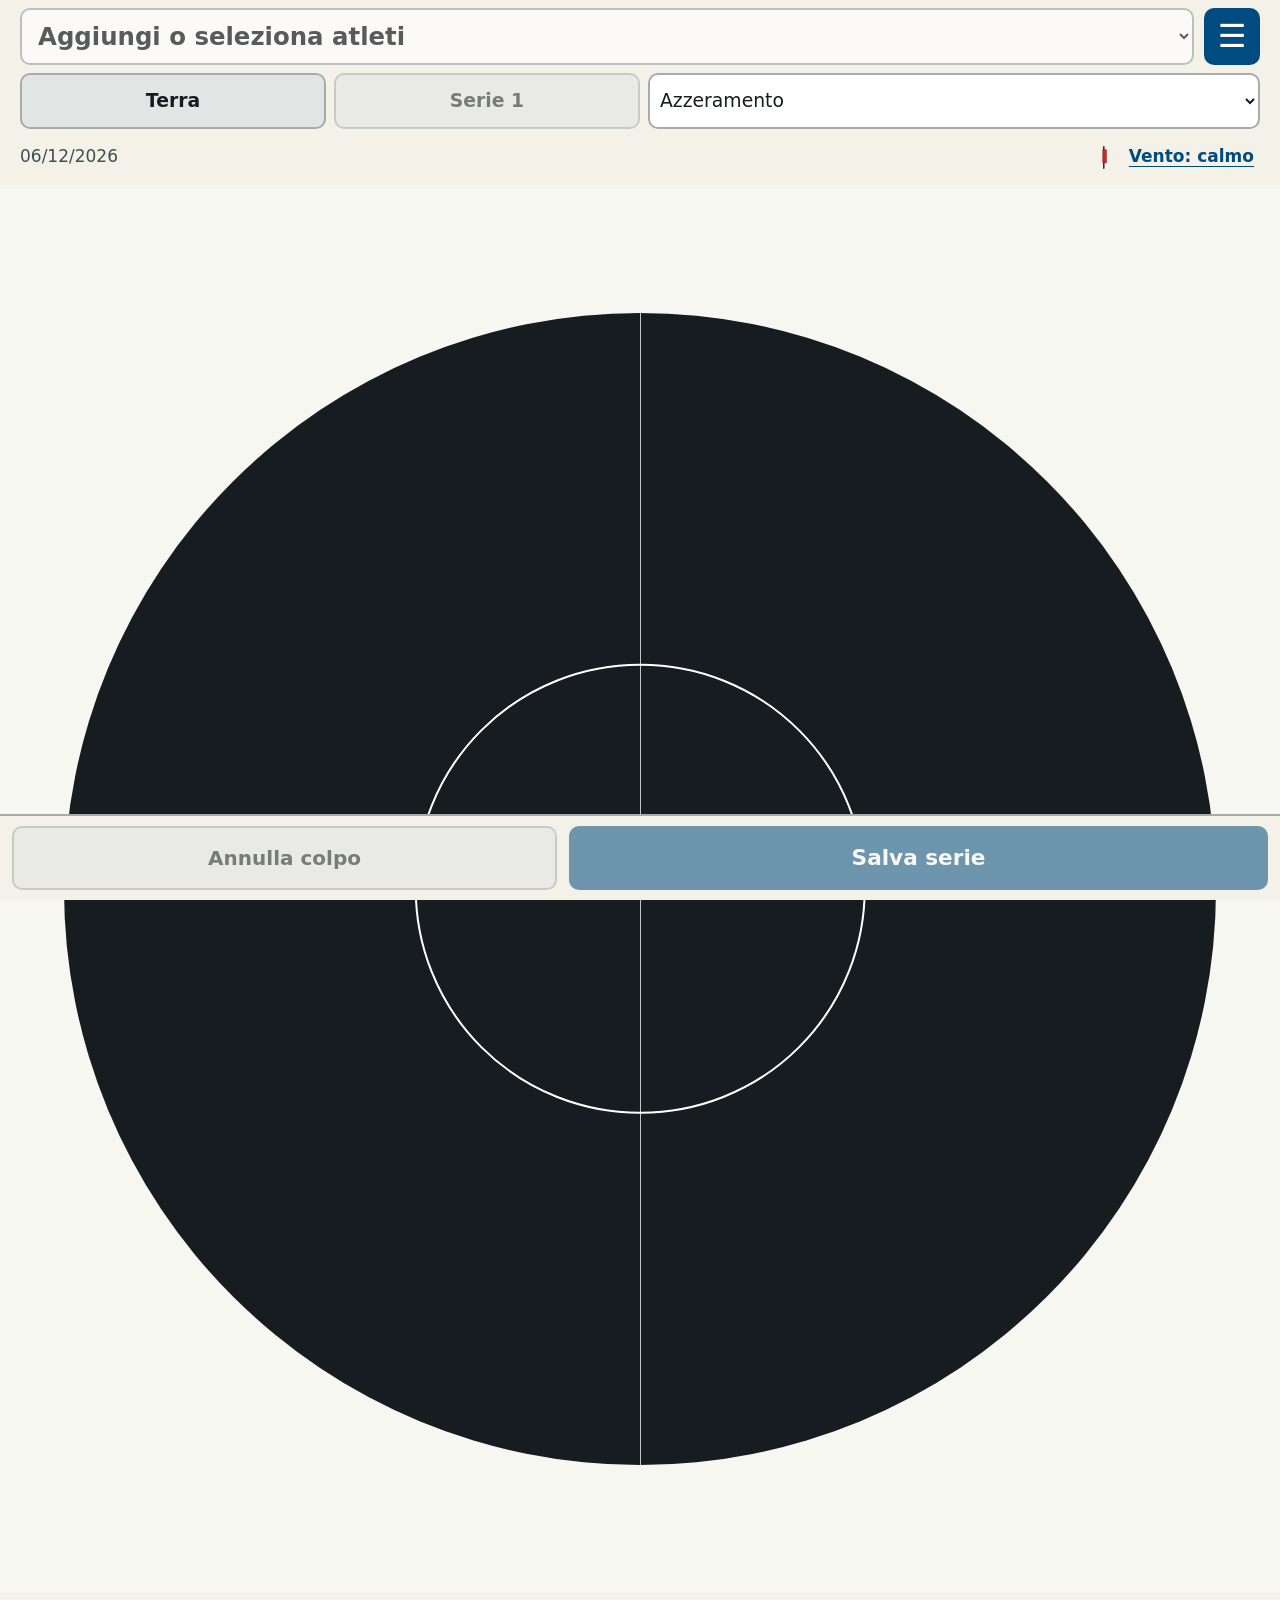
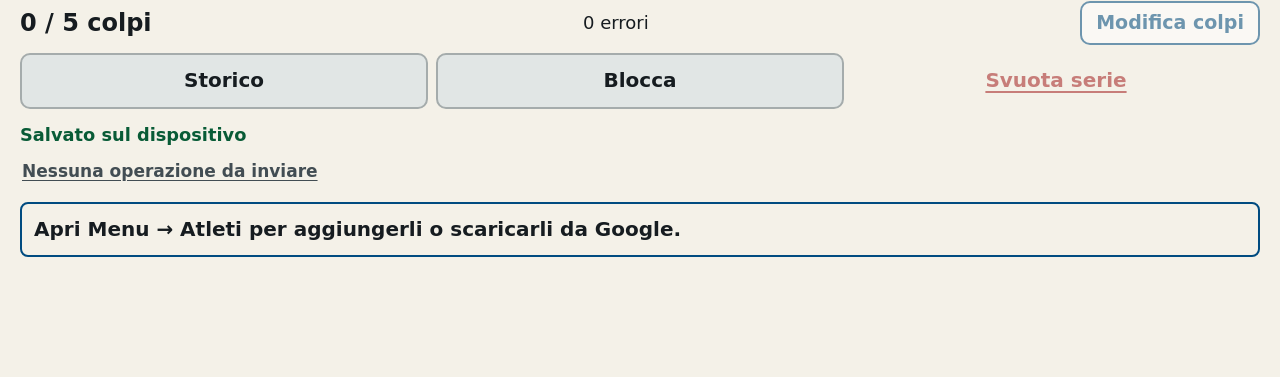
==== commit 7a0ab94e: "Reorganize the menu and make shot editing visible - Menu grouped into Training, Account and Device, " ====
--- a/index.html
+++ b/index.html
@@ -121,7 +121,7 @@
      <span id="hit-count">
       0 errori
      </span>
-     <button aria-pressed="false" class="text-button" id="edit-button">
+     <button aria-pressed="false" class="edit-button" id="edit-button">
       Modifica colpi
      </button>
     </div>
@@ -194,52 +194,57 @@
     </button>
    </div>
    <div class="dialog-content menu-grid">
+    <button hidden="" id="update-button">
+     Aggiornamento disponibile
+    </button>
+    <h3 class="menu-group">Allenamento</h3>
     <button data-open="session-dialog">
      Nuova sessione
     </button>
-    <button data-open="settings-dialog">
-     Impostazioni e atleti
-    </button>
-    <button id="admin-open">
-     Gestisci allenatori
-    </button>
-    <button id="sync-now">
-     Sincronizza adesso
+    <button data-open="athletes-dialog">
+     Atleti
     </button>
     <button data-open="summary-dialog">
-     Riepilogo sul dispositivo
+     Riepilogo
     </button>
     <a class="button-link" href="stats.html">
      Statistiche e bersagli
     </a>
+    <h3 class="menu-group">Account</h3>
+    <p class="menu-account" id="menu-account"></p>
+    <button id="sync-now">
+     Sincronizza adesso
+    </button>
+    <p class="helper" id="menu-sync-info">
+    </p>
+    <button hidden="" id="admin-open">
+     Gestisci allenatori
+    </button>
+    <button data-open="account-dialog">
+     Il mio accesso
+    </button>
+    <h3 class="menu-group">Dispositivo</h3>
     <button aria-pressed="false" id="wake-button">
      Mantieni schermo acceso
     </button>
-    <button hidden="" id="update-button">
-     Aggiornamento disponibile
-    </button>
-    <p class="helper" id="menu-sync-info">
-    </p>
+    <button data-open="settings-dialog">
+     Impostazioni
+    </button>
     <p class="helper" id="offline-ready">
      Preparazione dell’uso senza connessione…
     </p>
    </div>
   </dialog>
-  <dialog aria-labelledby="settings-title" id="settings-dialog">
-   <div class="dialog-heading">
-    <h2 id="settings-title">
-     Impostazioni
-    </h2>
-    <button aria-label="Chiudi impostazioni" class="icon-button secondary" data-close="">
-     ×
-    </button>
-   </div>
-   <div class="dialog-content">
-    <section class="coach-identity" aria-labelledby="access-status">
-     <h3 id="access-status">Nessun allenatore</h3>
-     <p id="access-help" class="helper"></p>
-    </section>
-    <h3>Atleti</h3>
+  <dialog aria-labelledby="athletes-title" id="athletes-dialog">
+   <div class="dialog-heading">
+    <h2 id="athletes-title">
+     Atleti
+    </h2>
+    <button aria-label="Chiudi atleti" class="icon-button secondary" data-close="">
+     ×
+    </button>
+   </div>
+   <div class="dialog-content">
     <p class="helper">Elenco salvato su questo dispositivo, disponibile anche offline.</p>
     <form class="add-athlete" id="athlete-form">
      <label class="sr-only" for="new-athlete">Nome del nuovo atleta</label>
@@ -248,7 +253,56 @@
     </form>
     <ul class="record-list" id="roster-list"></ul>
     <button class="secondary" id="roster-download">Scarica atleti da Google</button>
-    <hr/>
+   </div>
+  </dialog>
+  <dialog aria-labelledby="account-title" id="account-dialog">
+   <div class="dialog-heading">
+    <h2 id="account-title">
+     Il mio accesso
+    </h2>
+    <button aria-label="Chiudi accesso" class="icon-button secondary" data-close="">
+     ×
+    </button>
+   </div>
+   <div class="dialog-content">
+    <section class="coach-identity" aria-labelledby="access-status">
+     <h3 id="access-status">Nessun allenatore</h3>
+     <p id="access-help" class="helper"></p>
+    </section>
+    <h3>Collegamento personale</h3>
+    <form id="access-form">
+     <label for="access-link">Incolla il collegamento ricevuto (anche quello di recupero)</label>
+     <input id="access-link" type="text" autocomplete="off" autocapitalize="off" spellcheck="false" placeholder="Incolla qui il collegamento" required=""/>
+     <button type="submit">Configura accesso</button>
+    </form>
+    <p class="helper">Il solo link pubblico dell’app non abilita letture o scritture su Google. Scaricare gli atleti richiede un accesso allenatore valido.</p>
+    <details class="manual-access" id="access-settings">
+     <summary>Configurazione manuale e verifica</summary>
+     <p class="helper">Usa il servizio Google che termina con /exec, insieme alla tua firma e alla chiave personale.</p>
+     <form id="manual-access-form">
+      <label for="coach-name">Firma allenatore</label>
+      <input autocomplete="name" id="coach-name" maxlength="120" type="text"/>
+      <label for="cloud-url">Indirizzo del servizio di sincronizzazione (/exec)</label>
+      <input id="cloud-url" inputmode="url" placeholder="https://script.google.com/macros/s/…/exec" type="url"/>
+      <label for="api-token">Chiave personale allenatore</label>
+      <input autocomplete="off" id="api-token" type="password"/>
+      <button type="submit" class="secondary">Salva accesso manuale</button>
+     </form>
+     <button type="button" class="secondary" id="connection-check">Verifica accesso e destinazione Google</button>
+     <p class="helper" id="connection-result" role="status" aria-live="polite"></p>
+    </details>
+   </div>
+  </dialog>
+  <dialog aria-labelledby="settings-title" id="settings-dialog">
+   <div class="dialog-heading">
+    <h2 id="settings-title">
+     Impostazioni
+    </h2>
+    <button aria-label="Chiudi impostazioni" class="icon-button secondary" data-close="">
+     ×
+    </button>
+   </div>
+   <div class="dialog-content">
     <h3>Preferenze</h3>
     <form id="settings-form">
      <label for="shot-limit">
@@ -270,26 +324,6 @@
       Salva impostazioni
      </button>
     </form>
-    <details class="manual-access" id="access-settings">
-     <summary>Accesso e sincronizzazione</summary>
-     <form id="access-form">
-      <label for="access-link">Collegamento personale ricevuto</label>
-      <input id="access-link" type="text" autocomplete="off" autocapitalize="off" spellcheck="false" placeholder="Incolla qui il collegamento" required=""/>
-      <button type="submit">Configura accesso</button>
-     </form>
-     <p class="helper">Il solo link pubblico dell’app non abilita letture o scritture su Google. Scaricare gli atleti richiede un accesso allenatore valido.</p>
-     <h3>Configurazione manuale</h3>
-     <p class="helper">Usa il servizio Google che termina con /exec, insieme alla tua firma e alla chiave personale.</p>
-     <label for="coach-name">Firma allenatore</label>
-     <input form="settings-form" autocomplete="name" id="coach-name" maxlength="120" type="text"/>
-     <label for="cloud-url">Indirizzo del servizio di sincronizzazione (/exec)</label>
-     <input form="settings-form" id="cloud-url" inputmode="url" placeholder="https://script.google.com/macros/s/…/exec" type="url"/>
-     <label for="api-token">Chiave personale allenatore</label>
-     <input form="settings-form" autocomplete="off" id="api-token" type="password"/>
-     <button form="settings-form" type="submit" class="secondary">Salva accesso manuale</button>
-     <button type="button" class="secondary" id="connection-check">Verifica accesso e destinazione Google</button>
-     <p class="helper" id="connection-result" role="status" aria-live="polite"></p>
-    </details>
     <hr/>
     <h3>
      Backup e recupero
--- a/styles/app.css
+++ b/styles/app.css
@@ -633,3 +633,10 @@
 #entry-actions,#review-actions{position:fixed;bottom:0;left:0;right:0;z-index:20;margin:0;padding:10px max(12px,env(safe-area-inset-right)) calc(10px + env(safe-area-inset-bottom)) max(12px,env(safe-area-inset-left));background:var(--bg);border-top:2px solid var(--line)}
 .text-button.danger-text{color:var(--danger)}
 .target-context .text-button{min-height:56px}
+.menu-group{margin:14px 0 -2px;font-size:.78rem;letter-spacing:.08em;text-transform:uppercase;color:var(--muted)}
+.menu-group:first-of-type{margin-top:0}
+.menu-account{margin:0;font-weight:700}
+.menu-grid>.helper{margin:-4px 0 0}
+/* Edit shots: outlined button, filled while editing */
+.shot-summary .edit-button{min-height:44px;padding:8px 14px;background:var(--surface);color:var(--accent);border-color:var(--accent);font-size:.95rem}
+.shot-summary .edit-button[aria-pressed="true"]{background:var(--accent);color:var(--on-accent)}
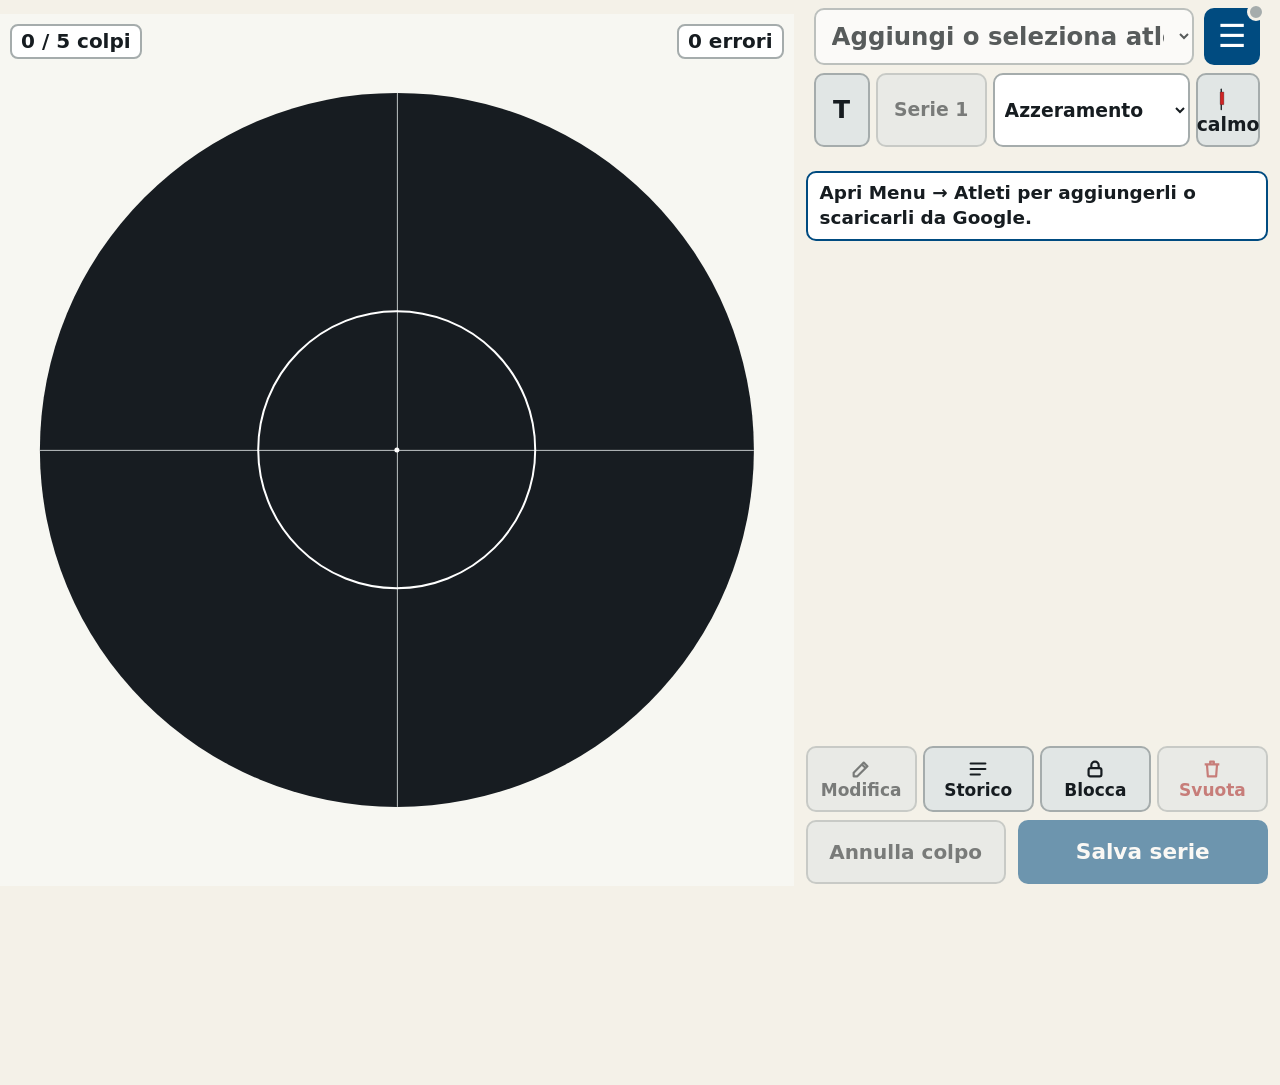
==== commit 4615e098: "Redesign the main screen around a fixed command dock - Compact header: athlete and menu, then T/P, s" ====
--- a/index.html
+++ b/index.html
@@ -2,7 +2,7 @@
 <html lang="it">
  <head>
   <meta charset="utf-8"/>
-  <meta content="width=device-width,initial-scale=1,viewport-fit=cover" name="viewport"/>
+  <meta content="width=device-width,initial-scale=1,maximum-scale=1,user-scalable=no,viewport-fit=cover" name="viewport"/>
   <meta content="#f4f1e8" name="theme-color"/>
   <meta content="yes" name="apple-mobile-web-app-capable"/>
   <meta content="default" name="apple-mobile-web-app-status-bar-style"/>
@@ -29,145 +29,73 @@
   <main aria-busy="true" id="app" inert="">
    <header class="field-header">
     <div class="athlete-row">
-     <label class="sr-only" for="athlete-select">
-      Atleta attuale
-     </label>
+     <label class="sr-only" for="athlete-select">Atleta attuale</label>
      <select aria-label="Atleta attuale" id="athlete-select">
-      <option>
-       Nessun atleta
-      </option>
+      <option>Nessun atleta</option>
      </select>
-     <button aria-label="Apri menu" class="icon-button" id="menu-open">
-      ☰
-     </button>
+     <div class="menu-anchor">
+      <button aria-label="Apri menu" class="icon-button" id="menu-open">☰</button>
+      <button aria-label="Apri stato di sincronizzazione" class="sync-status" id="sync-status" tabindex="-1">Verifica connessione…</button>
+     </div>
     </div>
     <div class="context-row">
-     <button class="secondary" id="position-button">
-      Terra
-     </button>
-     <button class="secondary" id="series-button">
-      Serie 1
-     </button>
-     <label class="sr-only" for="mode-select">
-      Tipo di allenamento
-     </label>
+     <button class="secondary" id="position-button">Terra</button>
+     <button class="secondary" id="series-button">Serie 1</button>
+     <label class="sr-only" for="mode-select">Tipo di allenamento</label>
      <select aria-label="Tipo di allenamento" id="mode-select">
-      <option>
-       Azzeramento
-      </option>
-      <option>
-       Tiro da fermo
-      </option>
-      <option>
-       i1-i2
-      </option>
-      <option>
-       i3
-      </option>
-      <option>
-       i4
-      </option>
-      <option>
-       i5
-      </option>
-      <option>
-       Gara
-      </option>
-      <option>
-       Altro
-      </option>
+      <option>Azzeramento</option>
+      <option>Tiro da fermo</option>
+      <option>i1-i2</option>
+      <option>i3</option>
+      <option>i4</option>
+      <option>i5</option>
+      <option>Gara</option>
+      <option>Altro</option>
      </select>
-    </div>
-    <div class="target-context">
-     <span id="session-label">
-      Sessione
-     </span>
-     <button class="text-button" id="wind-open">
-      Vento: calmo
-     </button>
+     <button class="secondary wind-button" id="wind-open">Vento</button>
     </div>
    </header>
    <section aria-label="Registrazione dei colpi" class="target-section">
     <div aria-label="Bersaglio. Tocca per inserire un colpo." class="target-box" id="target-box" role="group">
      <div aria-hidden="true" class="target-center">
-      <div class="cross horizontal">
-      </div>
-      <div class="cross vertical">
-      </div>
-      <div class="prone-ring">
-      </div>
-      <div class="center-dot">
-      </div>
-     </div>
-     <div id="shots-layer">
-     </div>
-     <div aria-hidden="true" class="aim-preview" hidden="" id="aim-preview">
-     </div>
+      <div class="cross horizontal"></div>
+      <div class="cross vertical"></div>
+      <div class="prone-ring"></div>
+      <div class="center-dot"></div>
+     </div>
+     <div id="shots-layer"></div>
+     <strong aria-live="polite" class="target-badge count-badge" id="shot-count">0 / 5 colpi</strong>
+     <span aria-live="polite" class="target-badge miss-badge" id="hit-count">0 errori</span>
+     <div aria-hidden="true" class="aim-preview" hidden="" id="aim-preview"></div>
      <div class="touch-cover" hidden="" id="touch-cover">
-      <strong>
-       Comandi bloccati
-      </strong>
-      <span>
-       Usa “Sblocca” sotto il bersaglio.
-      </span>
+      <strong>Comandi bloccati</strong>
+      <span>Usa “Sblocca” nella barra in basso.</span>
      </div>
     </div>
    </section>
    <section aria-label="Comandi della serie" class="field-controls">
-    <div class="shot-summary">
-     <strong id="shot-count">
-      0 / 5 colpi
-     </strong>
-     <span id="hit-count">
-      0 errori
-     </span>
-     <button aria-pressed="false" class="edit-button" id="edit-button">
-      Modifica colpi
-     </button>
-    </div>
-    <div aria-label="Seleziona un colpo da modificare" class="shot-picker" hidden="" id="shot-picker">
-    </div>
-    <p class="helper" hidden="" id="edit-help">
-     Seleziona il numero del colpo, poi tocca il punto corretto sul bersaglio. Puoi anche trascinarlo.
-    </p>
-    <div class="review-info" hidden="" id="review-info">
-    </div>
-    <label class="helper" for="review-slider" hidden="" id="review-slider-label">
-     Mostra i colpi in ordine
-    </label>
-    <input hidden="" id="review-slider" max="0" min="0" type="range" value="0"/>
-    <div class="primary-actions" id="entry-actions">
-     <button class="secondary" id="undo-button">
-      Annulla colpo
-     </button>
-     <button class="primary" id="save-button">
-      Salva serie
-     </button>
-    </div>
-    <div class="secondary-actions">
-     <button class="secondary" id="history-open">
-      Storico
-     </button>
-     <button aria-pressed="false" class="secondary" id="lock-button">
-      Blocca
-     </button>
-     <button class="text-button danger-text" id="clear-button">
-      Svuota serie
-     </button>
-    </div>
-    <div class="primary-actions" hidden="" id="review-actions">
-     <button class="primary" id="review-exit">
-      Torna all’allenamento
-     </button>
-    </div>
-    <p aria-live="polite" class="storage-status" id="storage-status" role="status">
-     Apertura archivio locale…
-    </p>
-    <button aria-label="Apri stato di sincronizzazione" class="sync-status" id="sync-status">
-     Verifica connessione…
-    </button>
-    <p aria-live="polite" class="notice" hidden="" id="notice" role="status">
-    </p>
+    <p aria-live="polite" class="storage-status" id="storage-status" role="status">Apertura archivio locale…</p>
+    <p aria-live="polite" class="notice" hidden="" id="notice" role="status"></p>
+    <div class="dock" id="dock">
+     <p class="helper edit-help" hidden="" id="edit-help">Scegli il numero del colpo, poi tocca il punto corretto o trascinalo.</p>
+     <div aria-label="Seleziona un colpo da modificare" class="shot-picker" hidden="" id="shot-picker"></div>
+     <div class="tool-row" id="tool-row">
+      <button aria-pressed="false" class="secondary tool tool-edit edit-button" id="edit-button">Modifica</button>
+      <button class="secondary tool tool-history" id="history-open">Storico</button>
+      <button aria-pressed="false" class="secondary tool tool-lock" id="lock-button">Blocca</button>
+      <button class="secondary tool tool-clear" id="clear-button">Svuota</button>
+     </div>
+     <div class="primary-actions" id="entry-actions">
+      <button class="secondary" id="undo-button">Annulla colpo</button>
+      <button class="primary" id="save-button">Salva serie</button>
+     </div>
+     <div class="review-info" hidden="" id="review-info"></div>
+     <label class="helper" for="review-slider" hidden="" id="review-slider-label">Mostra i colpi in ordine</label>
+     <input hidden="" id="review-slider" max="0" min="0" type="range" value="0"/>
+     <div class="primary-actions" hidden="" id="review-actions">
+      <button class="primary" id="review-exit">Torna all’allenamento</button>
+     </div>
+    </div>
    </section>
   </main>
   <section aria-live="polite" class="startup" id="startup">
--- a/styles/app.css
+++ b/styles/app.css
@@ -167,16 +167,6 @@
 }.context-row button,.context-row select{
   font-size:.94rem;
   padding:10px 6px
-}.target-context{
-  display:flex;
-  justify-content:space-between;
-  align-items:center;
-  gap:8px;
-  font-size:.85rem;
-  color:var(--muted)
-}.target-context .text-button{
-  min-height:44px;
-  padding:6px 4px
 }.target-section{
   width:100%;
   margin:0;
@@ -311,19 +301,6 @@
   touch-action:pan-y
 } .field-controls{
   padding:8px max(12px,env(safe-area-inset-right)) calc(12px + env(safe-area-inset-bottom)) max(12px,env(safe-area-inset-left))
-}.shot-summary{
-  display:flex;
-  align-items:center;
-  justify-content:space-between;
-  gap:6px;
-  flex-wrap:wrap
-}.shot-summary>strong{
-  font-size:1.05rem
-}.shot-summary>span{
-  font-size:.9rem
-}.shot-summary .text-button{
-  font-size:.88rem;
-  padding:8px
 }.shot-picker{
   display:flex;
   gap:8px;
@@ -346,16 +323,6 @@
   flex:1.3;
   font-size:1.08rem;
   min-height:64px
-}.secondary-actions{
-  display:flex;
-  gap:8px;
-  align-items:center;
-  margin-top:8px
-}.secondary-actions button{
-  flex:1;
-  min-width:0;
-  font-size:.86rem;
-  padding:8px
 }.storage-status{
   font-weight:700;
   color:var(--success);
@@ -363,16 +330,6 @@
   font-size:.89rem
 }.storage-status.error{
   color:var(--danger)
-}.sync-status{
-  display:block;
-  text-align:left;
-  background:transparent;
-  color:var(--muted);
-  padding:8px 0;
-  font-size:.85rem;
-  min-height:44px;
-  text-decoration:underline;
-  text-underline-offset:3px
 }.notice{
   padding:12px;
   border:2px solid var(--accent);
@@ -581,8 +538,6 @@
 @media(min-width:700px){
   :root{
     font-size:20px
-  }.context-row{
-    grid-template-columns:1fr 1fr 2fr
   }.field-header,.field-controls{
     padding-left:max(20px,env(safe-area-inset-left));
     padding-right:max(20px,env(safe-area-inset-right))
@@ -592,10 +547,6 @@
     font-size:17px
   }.primary-actions button{
     min-height:64px
-  }.secondary-actions button{
-    font-size:1rem
-  }.shot-summary>strong{
-    font-size:1.2rem
   }
 }
 @media(prefers-reduced-motion:no-preference){
@@ -628,15 +579,73 @@
   width:100%;
   height:100%
 }
-/* Saving and undo stay reachable while a full-width target is scrolled. */
-.field-controls{padding-bottom:calc(112px + env(safe-area-inset-bottom))}
-#entry-actions,#review-actions{position:fixed;bottom:0;left:0;right:0;z-index:20;margin:0;padding:10px max(12px,env(safe-area-inset-right)) calc(10px + env(safe-area-inset-bottom)) max(12px,env(safe-area-inset-left));background:var(--bg);border-top:2px solid var(--line)}
-.text-button.danger-text{color:var(--danger)}
-.target-context .text-button{min-height:56px}
 .menu-group{margin:14px 0 -2px;font-size:.78rem;letter-spacing:.08em;text-transform:uppercase;color:var(--muted)}
 .menu-group:first-of-type{margin-top:0}
 .menu-account{margin:0;font-weight:700}
 .menu-grid>.helper{margin:-4px 0 0}
-/* Edit shots: outlined button, filled while editing */
-.shot-summary .edit-button{min-height:44px;padding:8px 14px;background:var(--surface);color:var(--accent);border-color:var(--accent);font-size:.95rem}
-.shot-summary .edit-button[aria-pressed="true"]{background:var(--accent);color:var(--on-accent)}
+/* Main screen: compact header, fitted target, fixed command dock */
+html{touch-action:pan-x pan-y}
+html.modal-open{overflow:hidden}
+body.modal-open{position:fixed;left:0;right:0;overflow:hidden}
+.field-header{padding-bottom:8px}
+.menu-anchor{position:relative;flex:none}
+.sync-status{position:absolute;top:-5px;right:-5px;width:18px;height:18px;min-height:0;padding:0;border-radius:50%;border:3px solid var(--bg);background:var(--line);font-size:0;color:transparent;overflow:hidden;pointer-events:none}
+.sync-status[data-tone=ok]{background:#1f9d55}
+.sync-status[data-tone=pending]{background:var(--focus)}
+.sync-status[data-tone=error]{background:var(--danger)}
+.context-row{grid-template-columns:56px minmax(0,.9fr) minmax(0,1.6fr) 64px;gap:6px}
+.context-row #position-button{font-size:1.25rem;padding:6px 0}
+.context-row #series-button{white-space:nowrap;overflow:hidden;text-overflow:ellipsis}
+.context-row select{font-weight:700}
+.wind-button{display:flex;flex-direction:column;align-items:center;justify-content:center;gap:0;padding:2px;font-size:.72rem;line-height:1.1;white-space:nowrap}
+#wind-open .wind-flag{width:30px;height:28px}
+/* Fit the screen height, but never below 88% of the width: small phones scroll a little */
+.target-box{width:min(100%,max(88vw,calc((100vh - var(--head-h,136px) - var(--dock-h,150px) - 4px) * 10 / 11)));margin:0 auto}
+@supports(height:100dvh){.target-box{width:min(100%,max(88vw,calc((100dvh - var(--head-h,136px) - var(--dock-h,150px) - 4px) * 10 / 11)))}}
+@media(orientation:landscape) and (max-height:540px){.target-box{width:100%}}
+.target-badge{position:absolute;top:6px;z-index:3;pointer-events:none;padding:3px 9px;border-radius:8px;background:var(--surface);border:2px solid var(--line);font-weight:800;font-size:.9rem;line-height:1.25;color:var(--text)}
+.count-badge{left:6px}
+.miss-badge{right:6px}
+.field-controls{padding:8px max(12px,env(safe-area-inset-right)) calc(var(--dock-h,150px) + 8px) max(12px,env(safe-area-inset-left))}
+.dock .review-info{margin:0;padding:8px 10px;font-size:.9rem}
+.dock #review-slider-label{position:absolute;width:1px;height:1px;margin:-1px;overflow:hidden;clip:rect(0,0,0,0);white-space:nowrap}
+.dock #review-slider{min-height:44px}
+.storage-status:not(.error){position:absolute;width:1px;height:1px;margin:-1px;overflow:hidden;clip:rect(0,0,0,0);white-space:nowrap}
+/* Notices float just below the header, over the target's top margin */
+.storage-status.error,#notice{position:fixed;left:max(12px,env(safe-area-inset-left));right:max(12px,env(safe-area-inset-right));top:calc(var(--head-h,136px) + 2px);z-index:25;margin:0;padding:8px 12px;font-size:.92rem;border-radius:10px;border:2px solid var(--danger);background:var(--surface);box-shadow:0 4px 16px #0004}
+#notice{border-color:var(--accent);cursor:pointer}
+#notice.error{border-color:var(--danger)}
+.storage-status.error+#notice:not([hidden]){top:calc(var(--head-h,136px) + 58px)}
+.dock{position:fixed;left:0;right:0;bottom:0;z-index:20;display:grid;gap:8px;padding:8px max(12px,env(safe-area-inset-right)) calc(10px + env(safe-area-inset-bottom)) max(12px,env(safe-area-inset-left));background:var(--bg);border-top:2px solid var(--line)}
+.dock .primary-actions{margin:0}
+.dock .edit-help{margin:0;line-height:1.3}
+.dock .shot-picker{padding:2px 2px 4px;margin:0}
+.dock .shot-picker button{min-height:56px;min-width:60px;font-size:1.1rem}
+.tool-row{display:grid;grid-template-columns:repeat(4,minmax(0,1fr));gap:6px}
+.tool{display:flex;flex-direction:column;align-items:center;justify-content:center;gap:2px;min-height:58px;padding:4px 2px;font-size:.78rem;line-height:1.05;text-align:center}
+.tool::before{content:'';width:22px;height:22px;flex:none;background:currentColor;-webkit-mask:var(--icon) center/contain no-repeat;mask:var(--icon) center/contain no-repeat}
+.tool-edit{--icon:url("data:image/svg+xml,%3Csvg xmlns='http://www.w3.org/2000/svg' viewBox='0 0 24 24' fill='none' stroke='%23000' stroke-width='2.4' stroke-linejoin='round'%3E%3Cpath d='M4 20h4L19 9l-4-4L4 16z'/%3E%3Cpath d='M13 7l4 4'/%3E%3C/svg%3E")}
+.tool-history{--icon:url("data:image/svg+xml,%3Csvg xmlns='http://www.w3.org/2000/svg' viewBox='0 0 24 24' fill='none' stroke='%23000' stroke-width='2.4' stroke-linecap='round'%3E%3Cpath d='M4 6h16M4 12h16M4 18h10'/%3E%3C/svg%3E")}
+.tool-lock{--icon:url("data:image/svg+xml,%3Csvg xmlns='http://www.w3.org/2000/svg' viewBox='0 0 24 24' fill='none' stroke='%23000' stroke-width='2.4'%3E%3Crect x='5' y='11' width='14' height='9' rx='2'/%3E%3Cpath d='M8 11V8a4 4 0 0 1 8 0v3'/%3E%3C/svg%3E")}
+.tool-lock[aria-pressed=true]{--icon:url("data:image/svg+xml,%3Csvg xmlns='http://www.w3.org/2000/svg' viewBox='0 0 24 24' fill='none' stroke='%23000' stroke-width='2.4'%3E%3Crect x='5' y='11' width='14' height='9' rx='2'/%3E%3Cpath d='M8 11V8a4 4 0 0 1 7.5-2'/%3E%3C/svg%3E");background:var(--focus);border-color:var(--focus);color:#111}
+.tool-clear{color:var(--danger);--icon:url("data:image/svg+xml,%3Csvg xmlns='http://www.w3.org/2000/svg' viewBox='0 0 24 24' fill='none' stroke='%23000' stroke-width='2.4' stroke-linejoin='round'%3E%3Cpath d='M4 7h16M10 7V4h4v3M6.5 7l1 13h9l1-13'/%3E%3C/svg%3E")}
+/* Editing: shot numbers and one large finish button */
+.dock.editing #history-open,.dock.editing #lock-button,.dock.editing #clear-button,.dock.editing #entry-actions{display:none}
+.dock.editing .tool-row{grid-template-columns:1fr}
+.dock.editing #edit-button{flex-direction:row;gap:8px;min-height:64px;font-size:1.08rem;background:var(--accent);border-color:var(--accent);color:var(--on-accent);--icon:url("data:image/svg+xml,%3Csvg xmlns='http://www.w3.org/2000/svg' viewBox='0 0 24 24' fill='none' stroke='%23000' stroke-width='3' stroke-linecap='round' stroke-linejoin='round'%3E%3Cpath d='M5 12l5 5L19 7'/%3E%3C/svg%3E")}
+@media(min-width:700px){
+  .tool{font-size:.85rem;min-height:66px}
+  .target-badge{font-size:1rem;top:10px}
+  .count-badge{left:10px}.miss-badge{right:10px}
+}
+/* Tablet landscape: target on the left, header and commands on the right */
+@media(orientation:landscape) and (min-width:900px) and (min-height:600px){
+  #app{display:grid;grid-template-columns:auto minmax(320px,1fr);grid-template-rows:auto 1fr;min-height:100vh;min-height:100dvh}
+  .target-section{grid-column:1;grid-row:1 / span 2;align-self:center}
+  .target-box{width:calc((100vh - 16px) * 10 / 11);max-width:62vw}
+  @supports(height:100dvh){.target-box{width:calc((100dvh - 16px) * 10 / 11)}}
+  .field-header{grid-column:2;grid-row:1}
+  .field-controls{grid-column:2;grid-row:2;display:flex;flex-direction:column;padding-bottom:calc(16px + env(safe-area-inset-bottom))}
+  .dock{position:static;margin-top:auto;padding:12px 0 0;border-top:0;background:transparent}
+  .storage-status.error,#notice{position:static;margin:8px 0;box-shadow:none}
+}
